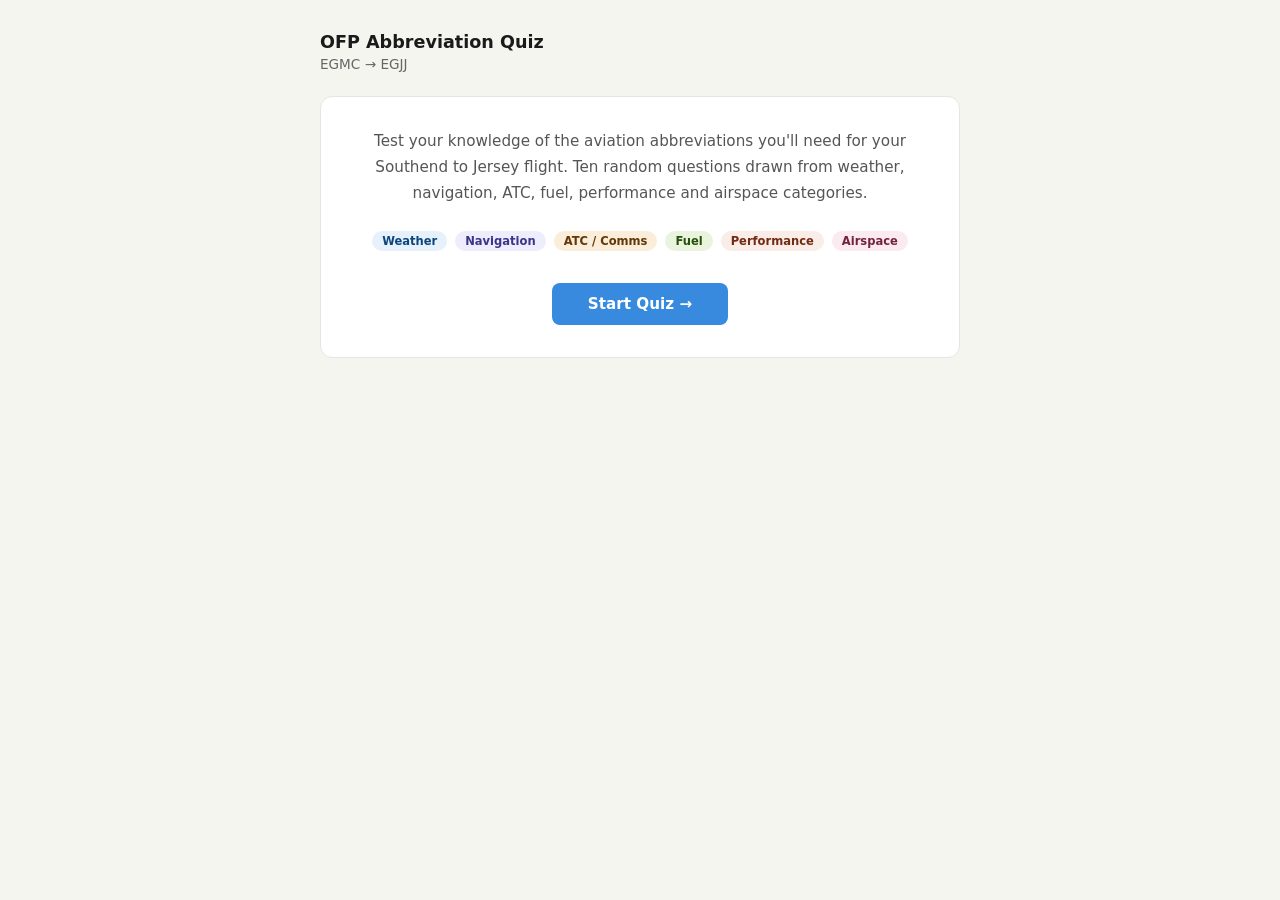
==== templates/home.html @ 3ea9446d "Add homepage" ====
<!DOCTYPE html>
<html lang="en">
<head>
<meta charset="UTF-8">
<meta name="viewport" content="width=device-width, initial-scale=1.0">
<title>OFP Abbreviation Quiz</title>
<link rel="stylesheet" href="/static/style.css">
</head>
<body>
<div class="container">
  <h1>OFP Abbreviation Quiz</h1>
  <p class="subtitle">EGMC &rarr; EGJJ</p>
  <div class="home-card">
    <p class="home-desc">
      Test your knowledge of the aviation abbreviations you'll need for your Southend to Jersey flight.
      Ten random questions drawn from weather, navigation, ATC, fuel, performance and airspace categories.
    </p>
    <div class="home-cats">
      <span class="cat-pill cat-wx">Weather</span>
      <span class="cat-pill cat-nav">Navigation</span>
      <span class="cat-pill cat-atc">ATC / Comms</span>
      <span class="cat-pill cat-fuel">Fuel</span>
      <span class="cat-pill cat-perf">Performance</span>
      <span class="cat-pill cat-airspace">Airspace</span>
    </div>
    <a href="/quiz" class="start-btn">Start Quiz &rarr;</a>
  </div>
</div>
</body>
</html>
---- static/style.css ----
*, *::before, *::after { box-sizing: border-box; margin: 0; padding: 0; }
body { font-family: system-ui, -apple-system, sans-serif; background: #f5f5f0; color: #1a1a1a; min-height: 100vh; display: flex; align-items: flex-start; justify-content: center; padding: 2rem 1rem; }
.container { width: 100%; max-width: 640px; }
h1 { font-size: 1.1rem; font-weight: 600; margin-bottom: 0.25rem; color: #1a1a1a; }
.subtitle { font-size: 0.85rem; color: #666; margin-bottom: 1.5rem; }
.progress-bg { height: 4px; background: #ddd; border-radius: 2px; margin-bottom: 1.25rem; }
.progress-fill { height: 4px; background: #378ADD; border-radius: 2px; transition: width 0.3s; }
.meta { display: flex; justify-content: space-between; align-items: center; margin-bottom: 1rem; font-size: 0.85rem; color: #666; }
.score-badge { background: #e6f1fb; color: #0c447c; padding: 3px 10px; border-radius: 20px; font-weight: 600; font-size: 0.8rem; }
.question-card { background: #fff; border: 1px solid #e5e5e5; border-radius: 12px; padding: 1.5rem; margin-bottom: 1rem; text-align: center; }
.q-label { font-size: 0.7rem; font-weight: 600; color: #999; text-transform: uppercase; letter-spacing: 0.07em; margin-bottom: 0.75rem; }
.q-abbr { font-family: 'Courier New', monospace; font-size: 2.25rem; font-weight: 700; color: #1a1a1a; margin-bottom: 0.75rem; }
.cat-pill { display: inline-block; font-size: 0.72rem; padding: 3px 10px; border-radius: 20px; font-weight: 600; }
.cat-wx       { background: #e6f1fb; color: #0c447c; }
.cat-fuel     { background: #eaf3de; color: #27500a; }
.cat-nav      { background: #eeedfe; color: #3c3489; }
.cat-atc      { background: #faeeda; color: #633806; }
.cat-perf     { background: #faece7; color: #712b13; }
.cat-airspace { background: #fbeaf0; color: #72243e; }
.options { display: grid; gap: 8px; margin-bottom: 0.75rem; }
.opt-btn { width: 100%; text-align: left; padding: 13px 16px; border: 1px solid #ddd; border-radius: 8px; background: #fff; color: #1a1a1a; font-size: 0.9rem; cursor: pointer; line-height: 1.4; display: flex; gap: 12px; align-items: flex-start; transition: background 0.1s, border-color 0.1s; }
.opt-btn:hover:not(:disabled) { background: #f5f5f0; border-color: #aaa; }
.opt-btn.correct { background: #eaf3de; border-color: #3b6d11; color: #27500a; }
.opt-btn.wrong   { background: #fcebeb; border-color: #a32d2d; color: #791f1f; }
.opt-btn.reveal  { background: #eaf3de; border-color: #3b6d11; color: #27500a; }
.opt-btn:disabled { cursor: default; }
.opt-letter { font-weight: 700; font-size: 0.8rem; min-width: 18px; padding-top: 2px; opacity: 0.4; }
.feedback { font-size: 0.85rem; padding: 10px 14px; border-radius: 8px; line-height: 1.6; margin-bottom: 0.75rem; }
.feedback.correct { background: #eaf3de; color: #27500a; }
.feedback.wrong   { background: #fcebeb; color: #791f1f; }
.next-btn { width: 100%; padding: 12px; border: 1px solid #ddd; border-radius: 8px; background: #f5f5f0; color: #1a1a1a; font-size: 0.9rem; font-weight: 600; cursor: pointer; }
.next-btn:hover { background: #eaeae5; }
.results { text-align: center; background: #fff; border: 1px solid #e5e5e5; border-radius: 12px; padding: 2rem 1.5rem; }
.results-score { font-size: 3.5rem; font-weight: 700; color: #1a1a1a; margin: 0.5rem 0; }
.results-sub { font-size: 0.85rem; color: #666; margin-bottom: 1rem; }
.results-msg { font-size: 0.95rem; color: #1a1a1a; margin-bottom: 1.5rem; line-height: 1.6; }
.breakdown { text-align: left; border: 1px solid #e5e5e5; border-radius: 10px; overflow: hidden; margin-bottom: 1.5rem; }
.bd-row { display: grid; grid-template-columns: 60px 1fr 100px 24px; gap: 10px; align-items: center; padding: 10px 14px; border-bottom: 1px solid #f0f0f0; font-size: 0.8rem; }
.bd-row:last-child { border-bottom: none; }
.bd-abbr { font-family: 'Courier New', monospace; font-weight: 700; font-size: 0.8rem; }
.bd-def  { color: #555; line-height: 1.4; }
.bd-cat  { text-align: right; }
.tick { color: #3b6d11; font-weight: 700; font-size: 1rem; }
.cross { color: #a32d2d; font-weight: 700; font-size: 1rem; }
.restart-btn { padding: 12px 36px; border: 1px solid #ddd; border-radius: 8px; background: #f5f5f0; color: #1a1a1a; font-size: 0.9rem; font-weight: 600; cursor: pointer; }
.restart-btn:hover { background: #eaeae5; }
#feedback-area { min-height: 0; }
.loading { text-align: center; color: #666; padding: 2rem; font-size: 0.9rem; }
.home-card { background: #fff; border: 1px solid #e5e5e5; border-radius: 12px; padding: 2rem 1.5rem; text-align: center; }
.home-desc { font-size: 0.95rem; color: #555; line-height: 1.7; margin-bottom: 1.5rem; }
.home-cats { display: flex; flex-wrap: wrap; gap: 8px; justify-content: center; margin-bottom: 2rem; }
.start-btn { display: inline-block; padding: 12px 36px; background: #378ADD; color: #fff; border-radius: 8px; font-size: 0.95rem; font-weight: 600; text-decoration: none; transition: background 0.15s; }
.start-btn:hover { background: #2a6db5; }
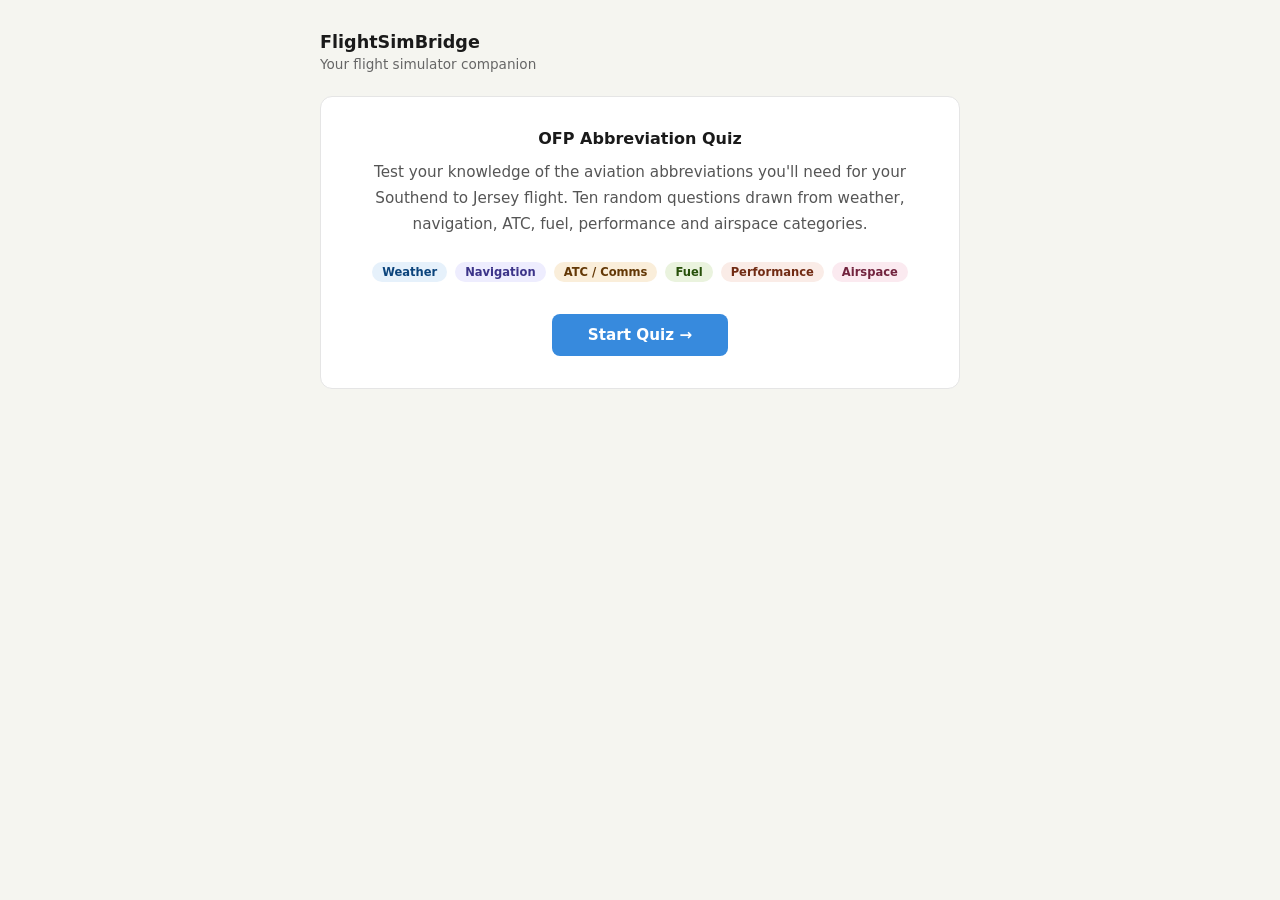
==== commit f3959ddc: "Site name" ====
--- a/templates/home.html
+++ b/templates/home.html
@@ -3,14 +3,15 @@
 <head>
 <meta charset="UTF-8">
 <meta name="viewport" content="width=device-width, initial-scale=1.0">
-<title>OFP Abbreviation Quiz</title>
+<title>FlightSimBridge</title>
 <link rel="stylesheet" href="/static/style.css">
 </head>
 <body>
 <div class="container">
-  <h1>OFP Abbreviation Quiz</h1>
-  <p class="subtitle">EGMC &rarr; EGJJ</p>
+  <h1>FlightSimBridge</h1>
+  <p class="subtitle">Your flight simulator companion</p>
   <div class="home-card">
+    <p class="home-tool-title">OFP Abbreviation Quiz</p>
     <p class="home-desc">
       Test your knowledge of the aviation abbreviations you'll need for your Southend to Jersey flight.
       Ten random questions drawn from weather, navigation, ATC, fuel, performance and airspace categories.
--- a/static/style.css
+++ b/static/style.css
@@ -46,7 +46,12 @@
 .restart-btn:hover { background: #eaeae5; }
 #feedback-area { min-height: 0; }
 .loading { text-align: center; color: #666; padding: 2rem; font-size: 0.9rem; }
+.top-bar { display: flex; align-items: center; gap: 1rem; margin-bottom: 0.25rem; }
+.top-bar h1 { margin-bottom: 0; }
+.home-btn { font-size: 0.8rem; color: #666; text-decoration: none; white-space: nowrap; }
+.home-btn:hover { color: #1a1a1a; }
 .home-card { background: #fff; border: 1px solid #e5e5e5; border-radius: 12px; padding: 2rem 1.5rem; text-align: center; }
+.home-tool-title { font-size: 1rem; font-weight: 600; color: #1a1a1a; margin-bottom: 0.75rem; }
 .home-desc { font-size: 0.95rem; color: #555; line-height: 1.7; margin-bottom: 1.5rem; }
 .home-cats { display: flex; flex-wrap: wrap; gap: 8px; justify-content: center; margin-bottom: 2rem; }
 .start-btn { display: inline-block; padding: 12px 36px; background: #378ADD; color: #fff; border-radius: 8px; font-size: 0.95rem; font-weight: 600; text-decoration: none; transition: background 0.15s; }
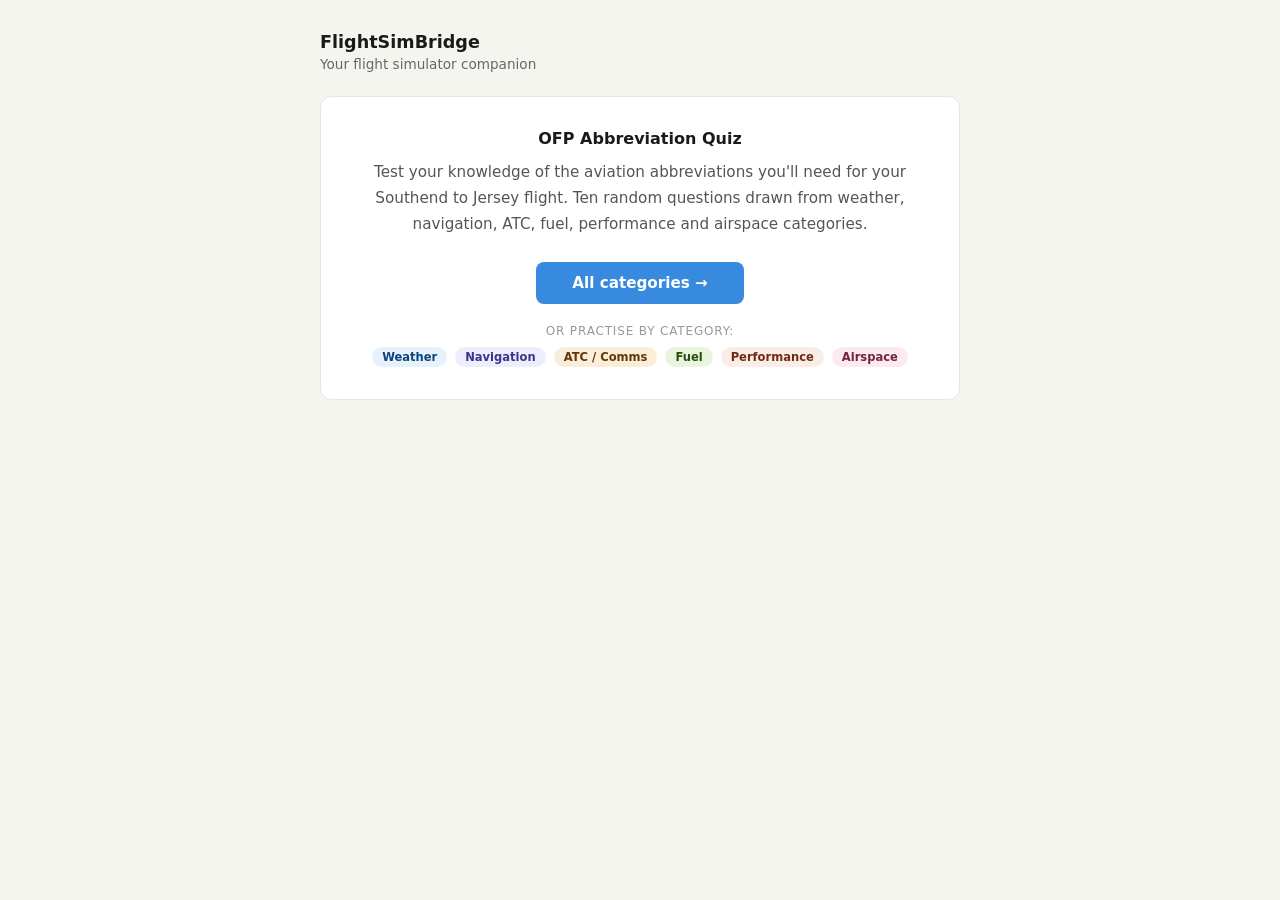
==== commit b1dc8bd2: "catagorise quizes" ====
--- a/templates/home.html
+++ b/templates/home.html
@@ -16,15 +16,16 @@
       Test your knowledge of the aviation abbreviations you'll need for your Southend to Jersey flight.
       Ten random questions drawn from weather, navigation, ATC, fuel, performance and airspace categories.
     </p>
+    <a href="/quiz" class="start-btn">All categories &rarr;</a>
+    <p class="home-cats-label">Or practise by category:</p>
     <div class="home-cats">
-      <span class="cat-pill cat-wx">Weather</span>
-      <span class="cat-pill cat-nav">Navigation</span>
-      <span class="cat-pill cat-atc">ATC / Comms</span>
-      <span class="cat-pill cat-fuel">Fuel</span>
-      <span class="cat-pill cat-perf">Performance</span>
-      <span class="cat-pill cat-airspace">Airspace</span>
+      <a href="/quiz?cat=wx" class="cat-pill cat-wx">Weather</a>
+      <a href="/quiz?cat=nav" class="cat-pill cat-nav">Navigation</a>
+      <a href="/quiz?cat=atc" class="cat-pill cat-atc">ATC / Comms</a>
+      <a href="/quiz?cat=fuel" class="cat-pill cat-fuel">Fuel</a>
+      <a href="/quiz?cat=perf" class="cat-pill cat-perf">Performance</a>
+      <a href="/quiz?cat=airspace" class="cat-pill cat-airspace">Airspace</a>
     </div>
-    <a href="/quiz" class="start-btn">Start Quiz &rarr;</a>
   </div>
 </div>
 </body>
--- a/static/style.css
+++ b/static/style.css
@@ -53,6 +53,9 @@
 .home-card { background: #fff; border: 1px solid #e5e5e5; border-radius: 12px; padding: 2rem 1.5rem; text-align: center; }
 .home-tool-title { font-size: 1rem; font-weight: 600; color: #1a1a1a; margin-bottom: 0.75rem; }
 .home-desc { font-size: 0.95rem; color: #555; line-height: 1.7; margin-bottom: 1.5rem; }
-.home-cats { display: flex; flex-wrap: wrap; gap: 8px; justify-content: center; margin-bottom: 2rem; }
-.start-btn { display: inline-block; padding: 12px 36px; background: #378ADD; color: #fff; border-radius: 8px; font-size: 0.95rem; font-weight: 600; text-decoration: none; transition: background 0.15s; }
+.home-cats { display: flex; flex-wrap: wrap; gap: 8px; justify-content: center; }
+.home-cats-label { font-size: 0.75rem; color: #999; text-transform: uppercase; letter-spacing: 0.07em; margin: 1.25rem 0 0.6rem; }
+a.cat-pill { text-decoration: none; transition: opacity 0.15s; }
+a.cat-pill:hover { opacity: 0.75; }
+.start-btn { display: inline-block; padding: 12px 36px; background: #378ADD; color: #fff; border-radius: 8px; font-size: 0.95rem; font-weight: 600; text-decoration: none; transition: background 0.15s; margin-bottom: 0; }
 .start-btn:hover { background: #2a6db5; }
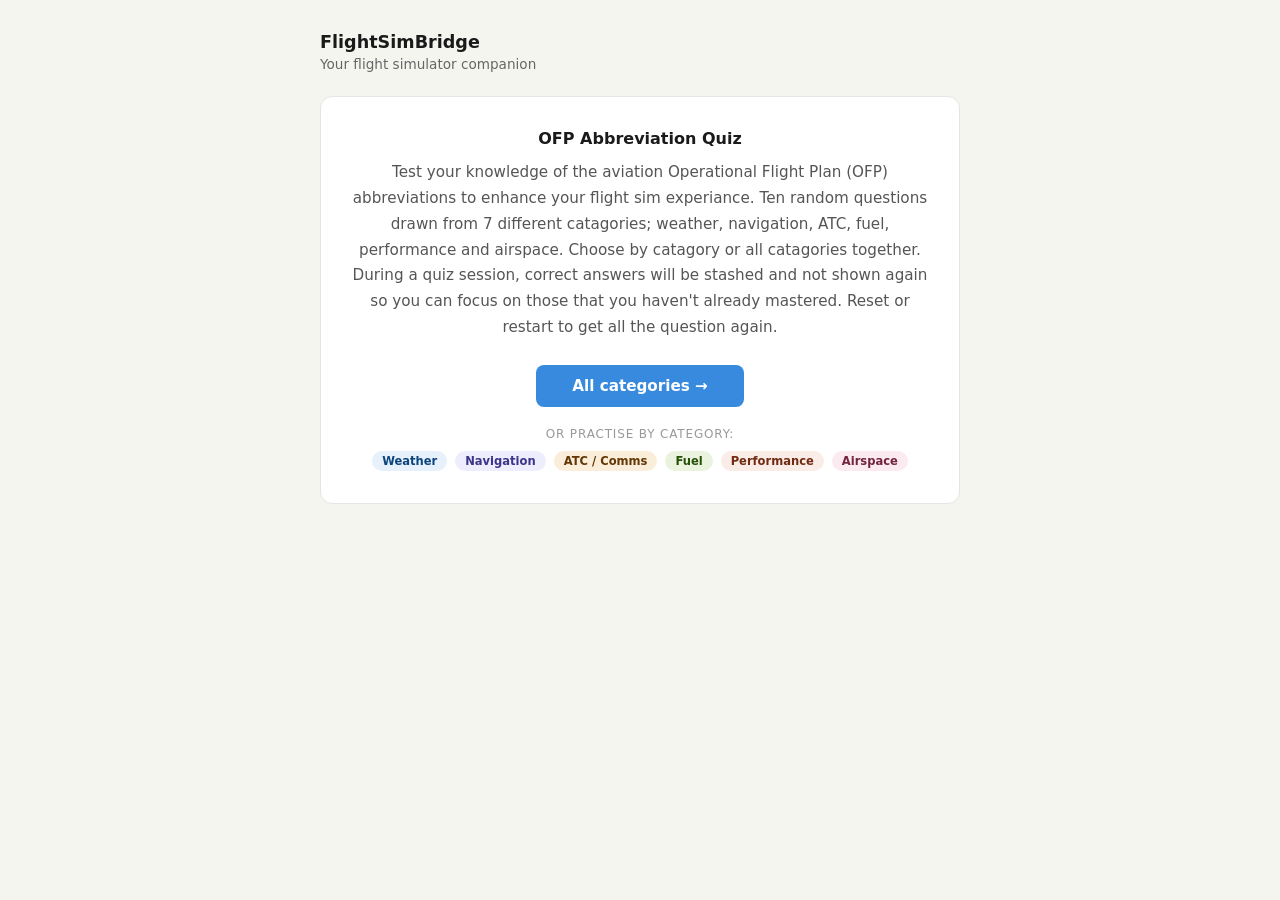
==== commit d6eb6a5b: "update instructions cleaned up original script" ====
--- a/templates/home.html
+++ b/templates/home.html
@@ -13,8 +13,9 @@
   <div class="home-card">
     <p class="home-tool-title">OFP Abbreviation Quiz</p>
     <p class="home-desc">
-      Test your knowledge of the aviation abbreviations you'll need for your Southend to Jersey flight.
-      Ten random questions drawn from weather, navigation, ATC, fuel, performance and airspace categories.
+      Test your knowledge of the aviation Operational Flight Plan (OFP) abbreviations to enhance your flight sim experiance.
+      Ten random questions drawn from 7 different catagories; weather, navigation, ATC, fuel, performance and airspace. Choose by catagory or all catagories together.
+      During a quiz session, correct answers will be stashed and not shown again so you can focus on those that you haven't already mastered. Reset or restart to get all the question again.
     </p>
     <a href="/quiz" class="start-btn">All categories &rarr;</a>
     <p class="home-cats-label">Or practise by category:</p>
--- a/static/style.css
+++ b/static/style.css
@@ -42,8 +42,19 @@
 .bd-cat  { text-align: right; }
 .tick { color: #3b6d11; font-weight: 700; font-size: 1rem; }
 .cross { color: #a32d2d; font-weight: 700; font-size: 1rem; }
-.restart-btn { padding: 12px 36px; border: 1px solid #ddd; border-radius: 8px; background: #f5f5f0; color: #1a1a1a; font-size: 0.9rem; font-weight: 600; cursor: pointer; }
+.restart-btn { display: block; width: 100%; padding: 12px 36px; border: 1px solid #ddd; border-radius: 8px; background: #f5f5f0; color: #1a1a1a; font-size: 0.9rem; font-weight: 600; cursor: pointer; margin-bottom: 0.5rem; }
 .restart-btn:hover { background: #eaeae5; }
+.secondary-btn { background: transparent; color: #999; border-color: transparent; font-weight: 400; }
+.secondary-btn:hover { background: #f5f5f0; color: #1a1a1a; border-color: #ddd; }
+.session-progress { margin: 1rem 0; }
+.session-bar-bg { height: 6px; background: #e5e5e5; border-radius: 3px; margin-bottom: 0.4rem; }
+.session-bar-fill { height: 6px; background: #378ADD; border-radius: 3px; transition: width 0.4s; }
+.session-label { font-size: 0.78rem; color: #888; }
+.session-stats { display: flex; justify-content: center; gap: 2rem; margin: 1.25rem 0 1.5rem; }
+.stat { display: flex; flex-direction: column; align-items: center; gap: 0.2rem; }
+.stat-val { font-size: 1.5rem; font-weight: 700; color: #1a1a1a; }
+.stat-label { font-size: 0.72rem; color: #999; text-transform: uppercase; letter-spacing: 0.06em; }
+.session-complete-tick { color: #3b6d11; }
 #feedback-area { min-height: 0; }
 .loading { text-align: center; color: #666; padding: 2rem; font-size: 0.9rem; }
 .top-bar { display: flex; align-items: center; gap: 1rem; margin-bottom: 0.25rem; }
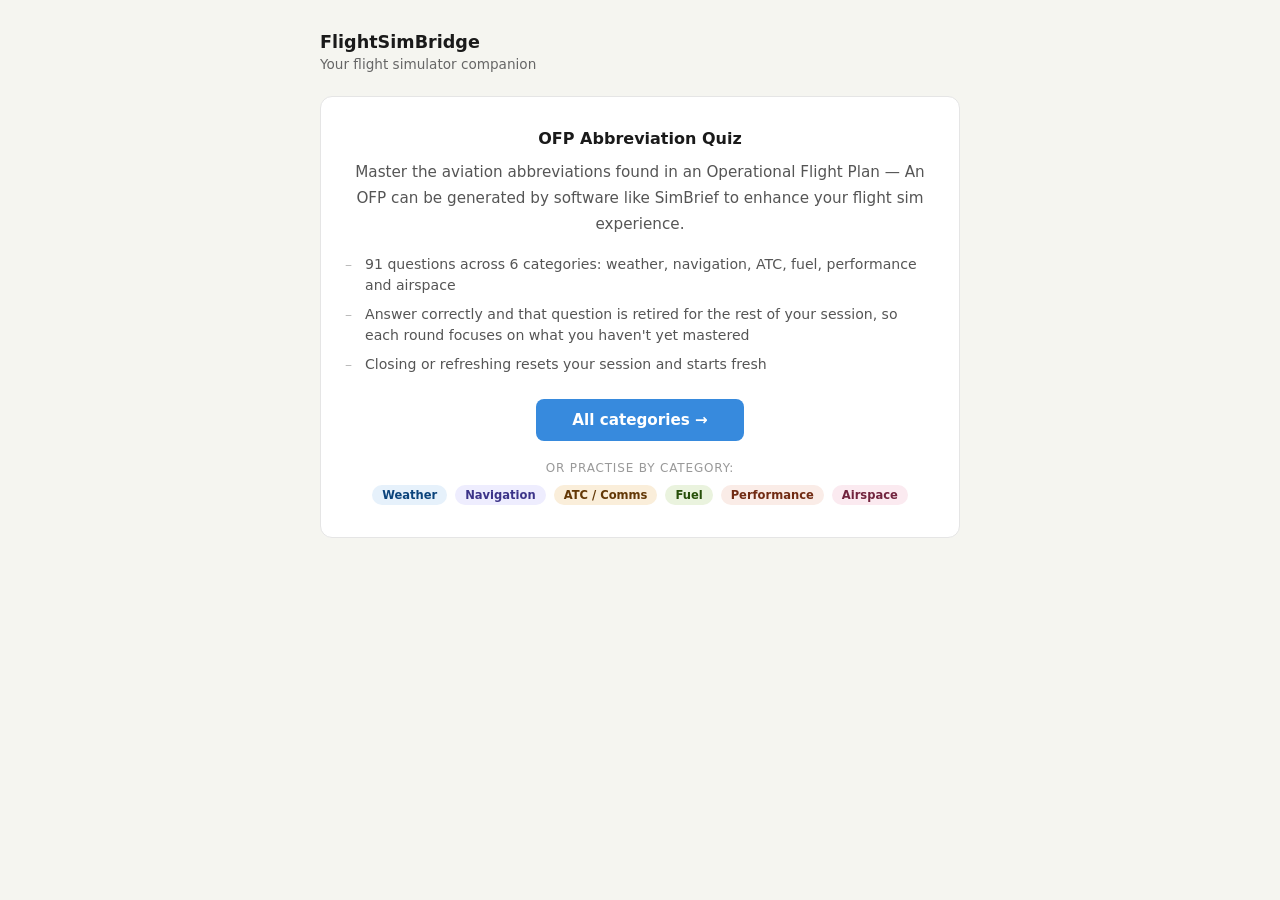
==== commit 13dd1d1c: "update instructions" ====
--- a/templates/home.html
+++ b/templates/home.html
@@ -13,10 +13,13 @@
   <div class="home-card">
     <p class="home-tool-title">OFP Abbreviation Quiz</p>
     <p class="home-desc">
-      Test your knowledge of the aviation Operational Flight Plan (OFP) abbreviations to enhance your flight sim experiance.
-      Ten random questions drawn from 7 different catagories; weather, navigation, ATC, fuel, performance and airspace. Choose by catagory or all catagories together.
-      During a quiz session, correct answers will be stashed and not shown again so you can focus on those that you haven't already mastered. Reset or restart to get all the question again.
+      Master the aviation abbreviations found in an Operational Flight Plan  — An OFP can be generated by software like SimBrief to enhance your flight sim experience.
     </p>
+    <ul class="how-it-works">
+      <li>91 questions across 6 categories: weather, navigation, ATC, fuel, performance and airspace</li>
+      <li>Answer correctly and that question is retired for the rest of your session, so each round focuses on what you haven't yet mastered</li>
+      <li>Closing or refreshing resets your session and starts fresh</li>
+    </ul>
     <a href="/quiz" class="start-btn">All categories &rarr;</a>
     <p class="home-cats-label">Or practise by category:</p>
     <div class="home-cats">
--- a/static/style.css
+++ b/static/style.css
@@ -63,7 +63,10 @@
 .home-btn:hover { color: #1a1a1a; }
 .home-card { background: #fff; border: 1px solid #e5e5e5; border-radius: 12px; padding: 2rem 1.5rem; text-align: center; }
 .home-tool-title { font-size: 1rem; font-weight: 600; color: #1a1a1a; margin-bottom: 0.75rem; }
-.home-desc { font-size: 0.95rem; color: #555; line-height: 1.7; margin-bottom: 1.5rem; }
+.home-desc { font-size: 0.95rem; color: #555; line-height: 1.7; margin-bottom: 1rem; }
+.how-it-works { list-style: none; margin: 0 0 1.5rem; padding: 0; text-align: left; display: flex; flex-direction: column; gap: 0.5rem; }
+.how-it-works li { font-size: 0.88rem; color: #555; line-height: 1.5; padding-left: 1.25rem; position: relative; }
+.how-it-works li::before { content: "–"; position: absolute; left: 0; color: #bbb; }
 .home-cats { display: flex; flex-wrap: wrap; gap: 8px; justify-content: center; }
 .home-cats-label { font-size: 0.75rem; color: #999; text-transform: uppercase; letter-spacing: 0.07em; margin: 1.25rem 0 0.6rem; }
 a.cat-pill { text-decoration: none; transition: opacity 0.15s; }
